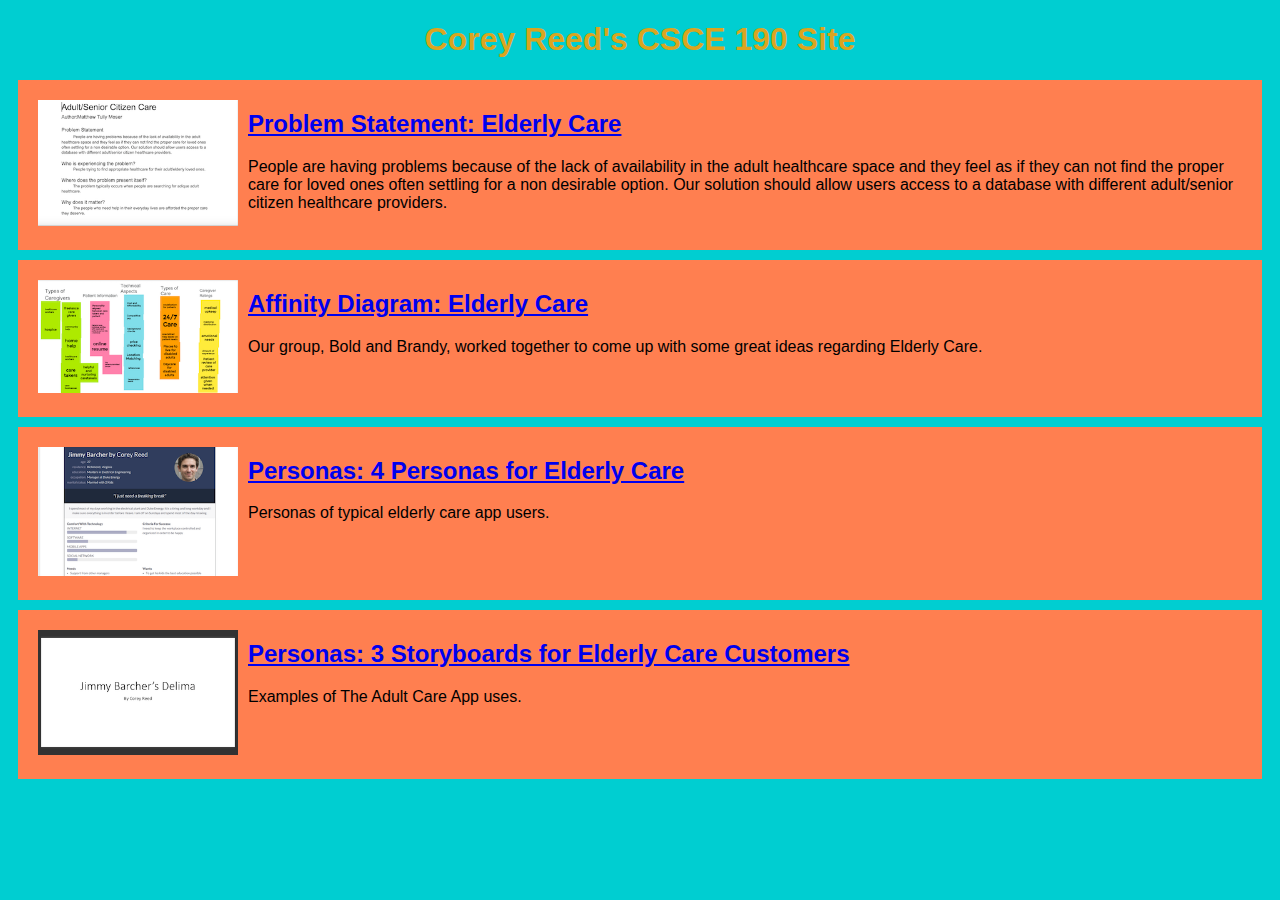
==== CSCE 190/index.html @ 68fef805 "Add files via upload" ====
<!DOCTYPE html>
<html>
    <head>
        <title>CSCE 190: Corey Reed</title>
        <link rel="stylesheet" href="styles.css">
    </head>
    <body>
        <h1>Corey Reed's CSCE 190 Site</h1>
        <!-- problem statement -->
        <section class="assignment">
            <a href="files/Problem Statement.pdf"><img src="Images/Problemstatement.png"></a>
            <section class="ass-details">
                <a href="files/Problem Statement.pdf"><h2>Problem Statement:  Elderly Care</h2></a>
                <p>
                    People are having problems because of the lack of availability in the adult healthcare space and they feel as if they can not find the proper care for loved ones often settling for a non desirable option. Our solution should allow users access to a database with different adult/senior citizen healthcare providers.
                </p>
            </section>
        </section>
        <!-- affinity diagram -->
        <section class="assignment">
            <a href="files/affinitydiagram.pdf"><img src="Images/affinitydiagram.png"></a>
            <section class="ass-details">
                <a href="files/affinitydiagram.pdf"><h2>Affinity Diagram:  Elderly Care</h2></a>
                <p>
                    Our group, Bold and Brandy, worked together to come up with some great ideas regarding Elderly Care.
                </p>
            </section>
        </section>
        <!-- Personas Assignment  -->
        <section class="assignment">
            <a href="files/Personas1-combined.pdf"><img src="Images/Personas.png"></a>
            <section class="ass-details">
                <a href="files/Personas1-combined.pdf"><h2>Personas:  4 Personas for Elderly Care</h2></a>
                <p>
                    Personas of typical elderly care app users.
                </p>
            </section>
        </section>
        <!-- Storyboard Assignment  -->
        <section class="assignment">
            <a href="files/combinepdf.pdf"><img src="Images/Storyboard ss.png"></a>
            <section class="ass-details">
                <a href="files/combinepdf.pdf"><h2>Personas:  3 Storyboards for Elderly Care Customers</h2></a>
                <p>
                    Examples of The Adult Care App uses.
                </p>
            </section>
        </section>
    </body>
</html>
---- CSCE 190/styles.css ----
body{
    background:darkturquoise;
    font-family: Arial, Helvetica, sans-serif;
}

.assignment{
    display:flex;
    padding:10px;
    margin: 10px;
    background-color: coral;
}
.assignment img{
    width: 200px;
    padding: 10px;
}

h1{
    color: goldenrod;
    text-align: center;

}
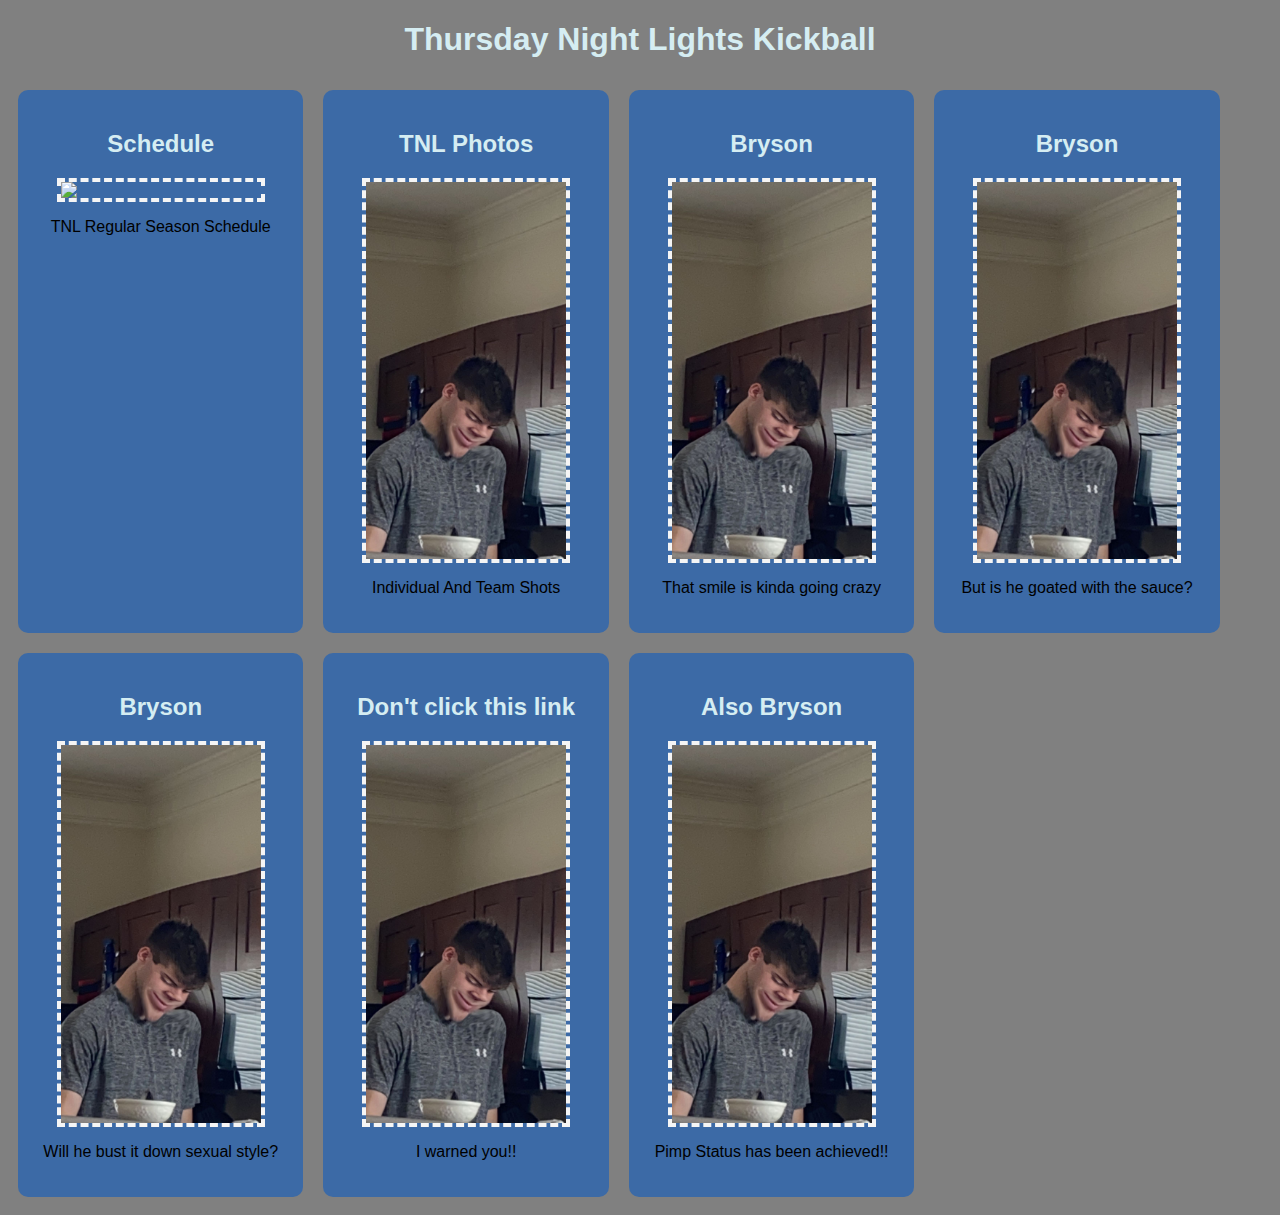
==== commit 8471553c: "Add files via upload" ====
--- a/CSCE 190/index.html
+++ b/CSCE 190/index.html
@@ -1,50 +1,106 @@
 <!DOCTYPE html>
 <html>
     <head>
-        <title>CSCE 190: Corey Reed</title>
+        <title>TNL Kickball</title>
         <link rel="stylesheet" href="styles.css">
     </head>
     <body>
-        <h1>Corey Reed's CSCE 190 Site</h1>
-        <!-- problem statement -->
-        <section class="assignment">
-            <a href="files/Problem Statement.pdf"><img src="Images/Problemstatement.png"></a>
-            <section class="ass-details">
-                <a href="files/Problem Statement.pdf"><h2>Problem Statement:  Elderly Care</h2></a>
+        <h1>Thursday Night Lights Kickball</h1>
+
+        <div class = "assignments">
+            <!-- Schedule For Season -->
+            <section class="assignment">
+                <a href="Images/Screenshot.png">
+                    <h2>Schedule</h2>
+                </a>
+                <a href="Images/Screenshot.png">
+                    <img src="Images/ResizedSS.jpeg">
+                </a>
                 <p>
-                    People are having problems because of the lack of availability in the adult healthcare space and they feel as if they can not find the proper care for loved ones often settling for a non desirable option. Our solution should allow users access to a database with different adult/senior citizen healthcare providers.
+                    TNL Regular Season Schedule
                 </p>
             </section>
-        </section>
-        <!-- affinity diagram -->
-        <section class="assignment">
-            <a href="files/affinitydiagram.pdf"><img src="Images/affinitydiagram.png"></a>
-            <section class="ass-details">
-                <a href="files/affinitydiagram.pdf"><h2>Affinity Diagram:  Elderly Care</h2></a>
+            <!-- Photo Album -->
+            <section class="assignment">
+                <a href = "Images/IMG_0747.jpeg">
+                    <h2>
+                        TNL Photos
+                    </h2>
+                </a>
+                <a href="Images/IMG_0747.jpeg">
+                    <img src="Images/IMG_0747.jpeg">
+                </a>
+                
+                    <p>
+                        Individual And Team Shots
+                    </p>
+            </section>
+            <!-- Personas Assignment  -->
+            <section class="assignment">
+                <a href="Images/IMG_0747.jpeg">
+                    <h2>
+                        Bryson
+                    </h2>
+                </a>
+                <a href="Images/IMG_0747.jpeg">
+                    <img src="Images/IMG_0747.jpeg">
+                </a>
                 <p>
-                    Our group, Bold and Brandy, worked together to come up with some great ideas regarding Elderly Care.
+                    That smile is kinda going crazy 
+                </p>
+    
+            </section>
+            <!-- Storyboard Assignment  -->
+            <section class="assignment">
+                <a href="Images/IMG_0747.jpeg">
+                    <h2>
+                        Bryson
+                    </h2>
+                </a>
+                <a href="Images/IMG_0747.jpeg">
+                    <img src="Images/IMG_0747.jpeg">
+                </a>
+                <p>
+                    But is he goated with the sauce?
                 </p>
             </section>
-        </section>
-        <!-- Personas Assignment  -->
-        <section class="assignment">
-            <a href="files/Personas1-combined.pdf"><img src="Images/Personas.png"></a>
-            <section class="ass-details">
-                <a href="files/Personas1-combined.pdf"><h2>Personas:  4 Personas for Elderly Care</h2></a>
+            <!-- Sketches Assignment  -->
+            <section class="assignment">
+                <a href="Images/IMG_0747.jpeg">
+                    <h2>Bryson</h2>
+                </a>
+                <a href="Images/IMG_0747.jpeg">
+                    <img src="Images/IMG_0747.jpeg">
+                </a>
                 <p>
-                    Personas of typical elderly care app users.
+                    Will he bust it down sexual style?
                 </p>
             </section>
-        </section>
-        <!-- Storyboard Assignment  -->
-        <section class="assignment">
-            <a href="files/combinepdf.pdf"><img src="Images/Storyboard ss.png"></a>
-            <section class="ass-details">
-                <a href="files/combinepdf.pdf"><h2>Personas:  3 Storyboards for Elderly Care Customers</h2></a>
+            <!-- Prototype Assignment  -->
+            <section class="assignment">
+                <a href="https://www.youtube.com/watch?v=CelgqNnv0wU">
+                    <h2>Don't click this link</h2>
+                </a>
+                <a href="https://www.youtube.com/watch?v=CelgqNnv0wU">
+                    <img src="Images/IMG_0747.jpeg">
+                </a>
                 <p>
-                    Examples of The Adult Care App uses.
+                    I warned you!!
                 </p>
             </section>
-        </section>
+
+             <!-- High-Fi Prototype Assignment  -->
+             <section class="assignment">
+                <a href="Images/IMG_0732.jpeg">
+                    <h2>Also Bryson</h2>
+                </a>
+                <a href="Images/IMG_0732.jpeg">
+                    <img src="Images/IMG_0747.jpeg">
+                </a>
+                <p>
+                    Pimp Status has been achieved!!
+                </p>
+            </section>
+        </div>
     </body>
 </html>
--- a/CSCE 190/styles.css
+++ b/CSCE 190/styles.css
@@ -1,21 +1,47 @@
 body{
-    background:darkturquoise;
+    background:#808080;
     font-family: Arial, Helvetica, sans-serif;
+    text-align:center;
+}
+
+.assignments{
+    display:flex;
+    flex-wrap:wrap;
 }
 
 .assignment{
-    display:flex;
-    padding:10px;
+    width:21%;
+    padding:20px 10px;
     margin: 10px;
-    background-color: coral;
+    background-color:#3C6AA6;
+    border-radius: 10px;
 }
 .assignment img{
     width: 200px;
-    padding: 10px;
+    margin: 10px;
+    border: 4px dashed whitesmoke;
+    display:block;
+    margin:auto;
+}
+.assignment img:hover{
+    border: 4px dashed #7FFF00;
 }
 
 h1{
-    color: goldenrod;
+    color: #D5EDF2;
     text-align: center;
 
+}
+h1:hover{
+    color: #7FFF00;
+}
+h2{
+    text-align:center;
+}
+a {
+    text-decoration:none;
+    color:#D5EDF2;
+}
+a :hover{
+    color: #7FFF00;
 }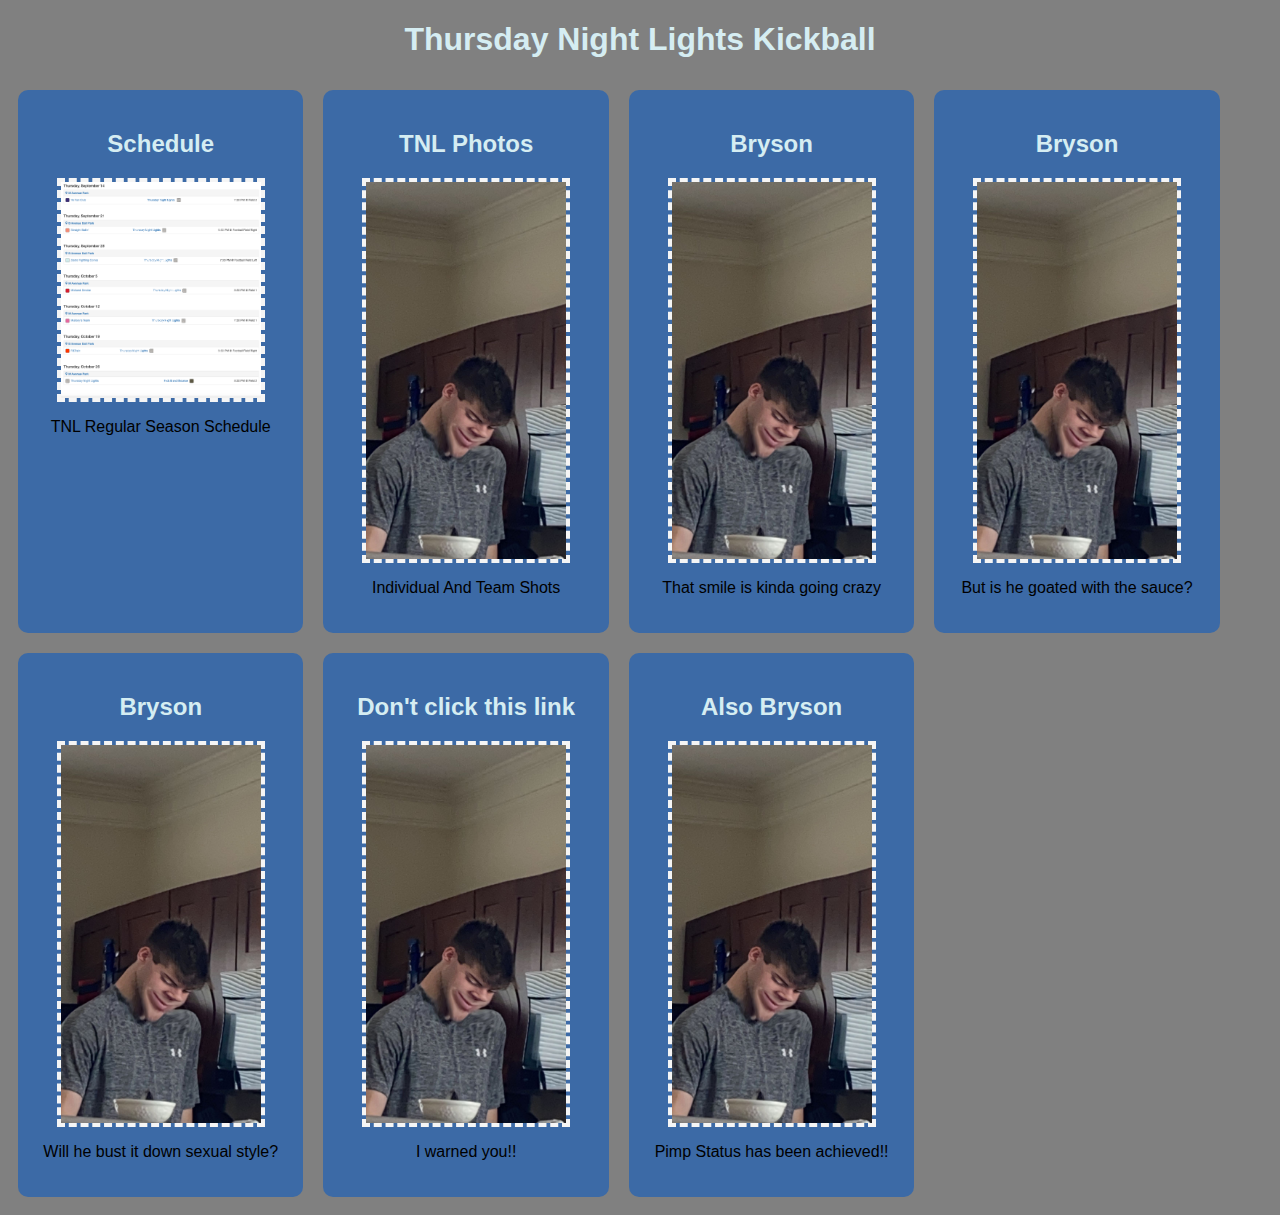
==== commit 5255c5b8: "Add files via upload" ====
--- a/CSCE 190/index.html
+++ b/CSCE 190/index.html
@@ -14,7 +14,7 @@
                     <h2>Schedule</h2>
                 </a>
                 <a href="Images/Screenshot.png">
-                    <img src="Images/ResizedSS.jpeg">
+                    <img src="Images/Screenshot.png">
                 </a>
                 <p>
                     TNL Regular Season Schedule
